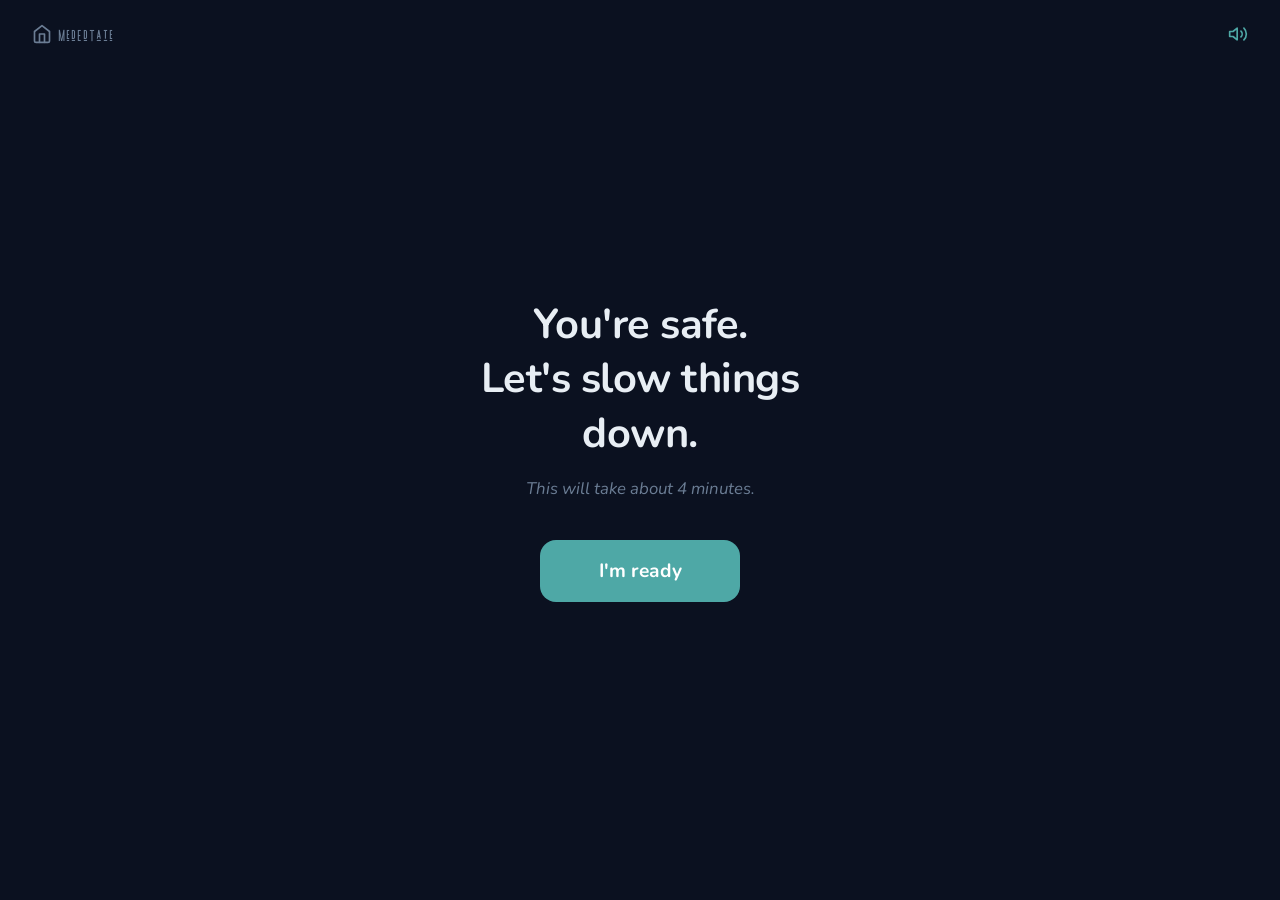
==== now.html @ 83e406b2 "Add /now acute ER intervention tool for anxiety and panic attacks Clinician-deployable tool with box" ====
<!DOCTYPE html>
<html lang="en">
<head>
  <meta charset="UTF-8">
  <meta name="viewport" content="width=device-width, initial-scale=1.0, user-scalable=no">
  <title>MedEdTate — Calm Down Tool</title>
  <meta name="description" content="Guided breathing, grounding, and body scan exercises for acute anxiety and panic attacks in the emergency department.">
  <link rel="icon" href="favicon.svg" type="image/svg+xml">
  <link rel="preconnect" href="https://fonts.googleapis.com">
  <link rel="preconnect" href="https://fonts.gstatic.com" crossorigin>
  <link href="https://fonts.googleapis.com/css2?family=Nunito:wght@400;600;700&display=swap" rel="stylesheet">
  <link rel="stylesheet" href="now.css">
</head>
<body>

  <!-- Top Nav -->
  <nav class="now-nav" id="now-nav">
    <a href="/index.html" class="now-nav-home" aria-label="Back to MedEdTate home">
      <svg width="20" height="20" viewBox="0 0 24 24" fill="none" stroke="currentColor" stroke-width="2" stroke-linecap="round" stroke-linejoin="round"><path d="M3 9l9-7 9 7v11a2 2 0 0 1-2 2H5a2 2 0 0 1-2-2z"/><polyline points="9 22 9 12 15 12 15 22"/></svg>
      <span>MedEdTate</span>
    </a>
    <div class="now-nav-right">
      <button class="now-nav-sound active" id="btn-sound" aria-label="Toggle voice guide">
        <svg id="icon-sound-on" width="20" height="20" viewBox="0 0 24 24" fill="none" stroke="currentColor" stroke-width="2" stroke-linecap="round" stroke-linejoin="round"><polygon points="11 5 6 9 2 9 2 15 6 15 11 19 11 5"/><path d="M19.07 4.93a10 10 0 0 1 0 14.14"/><path d="M15.54 8.46a5 5 0 0 1 0 7.07"/></svg>
        <svg id="icon-sound-off" width="20" height="20" viewBox="0 0 24 24" fill="none" stroke="currentColor" stroke-width="2" stroke-linecap="round" stroke-linejoin="round" style="display:none;"><polygon points="11 5 6 9 2 9 2 15 6 15 11 19 11 5"/><line x1="23" y1="9" x2="17" y2="15"/><line x1="17" y1="9" x2="23" y2="15"/></svg>
      </button>
      <button class="now-nav-back" id="btn-back" aria-label="Go back" style="display:none;">
        <svg width="20" height="20" viewBox="0 0 24 24" fill="none" stroke="currentColor" stroke-width="2" stroke-linecap="round" stroke-linejoin="round"><polyline points="15 18 9 12 15 6"/></svg>
        <span>Back</span>
      </button>
    </div>
  </nav>

  <!-- Phase 0: Entry -->
  <section id="phase-entry" class="phase active">
    <div class="phase-center">
      <h1 class="entry-title">You're safe.<br>Let's slow things down.</h1>
      <p class="entry-sub">This will take about 4 minutes.</p>
      <button class="btn-ready" id="btn-ready">I'm ready</button>
    </div>
  </section>

  <!-- Phase 1: Mode Select -->
  <section id="phase-select" class="phase">
    <div class="phase-center">
      <div class="mode-cards">
        <button class="mode-card" data-mode="breathe">
          <span class="mode-icon" aria-hidden="true">&#x1FAC1;</span>
          <span class="mode-label">Breathe</span>
          <span class="mode-sub">Slow your body down</span>
        </button>
        <button class="mode-card" data-mode="ground">
          <span class="mode-icon" aria-hidden="true">&#x1F33F;</span>
          <span class="mode-label">Ground</span>
          <span class="mode-sub">Connect to right now</span>
        </button>
        <button class="mode-card" data-mode="scan">
          <span class="mode-icon" aria-hidden="true">&#x1F9D8;</span>
          <span class="mode-label">Body Scan</span>
          <span class="mode-sub">Release physical tension</span>
        </button>
      </div>
    </div>
  </section>

  <!-- Phase 2A: Breathing -->
  <section id="phase-breathe" class="phase">
    <div class="phase-center">
      <div class="breath-progress-bar"><div class="breath-progress-fill" id="breath-progress"></div></div>
      <div class="breath-circle" id="breath-circle">
        <span class="breath-label" id="breath-label">Inhale</span>
        <span class="breath-count" id="breath-count">4</span>
      </div>
      <p class="breath-round" id="breath-round">Round 1 of 5</p>
    </div>
  </section>

  <!-- Phase 2B: Grounding -->
  <section id="phase-ground" class="phase">
    <div class="phase-center">
      <p class="ground-prompt" id="ground-prompt"></p>
      <div class="ground-dots" id="ground-dots"></div>
    </div>
  </section>

  <!-- Phase 2C: Body Scan -->
  <section id="phase-scan" class="phase">
    <div class="phase-center">
      <div class="scan-container">
        <svg class="scan-body" viewBox="0 0 200 500" xmlns="http://www.w3.org/2000/svg" aria-hidden="true">
          <!-- Head -->
          <ellipse class="body-part" data-region="face" cx="100" cy="45" rx="28" ry="32"/>
          <!-- Neck -->
          <rect class="body-part" data-region="face" x="90" y="75" width="20" height="18" rx="4"/>
          <!-- Shoulders -->
          <path class="body-part" data-region="shoulders" d="M60 95 Q100 85 140 95 L140 110 Q100 100 60 110 Z"/>
          <!-- Torso upper (chest) -->
          <path class="body-part" data-region="chest" d="M60 110 L60 200 Q100 210 140 200 L140 110 Q100 100 60 110 Z"/>
          <!-- Torso lower (abdomen) -->
          <path class="body-part" data-region="abdomen" d="M60 200 L65 280 Q100 290 135 280 L140 200 Q100 210 60 200 Z"/>
          <!-- Left arm -->
          <path class="body-part" data-region="shoulders" d="M60 95 L35 100 L20 200 L30 205 L45 115 L60 110 Z" />
          <!-- Right arm -->
          <path class="body-part" data-region="shoulders" d="M140 95 L165 100 L180 200 L170 205 L155 115 L140 110 Z" />
          <!-- Left leg -->
          <path class="body-part" data-region="legs" d="M65 280 L60 400 L55 430 L80 430 L75 400 L100 285 Z"/>
          <!-- Right leg -->
          <path class="body-part" data-region="legs" d="M135 280 L140 400 L145 430 L120 430 L125 400 L100 285 Z"/>
          <!-- Left foot -->
          <path class="body-part" data-region="feet" d="M55 430 L45 465 L85 465 L80 430 Z"/>
          <!-- Right foot -->
          <path class="body-part" data-region="feet" d="M145 430 L155 465 L115 465 L120 430 Z"/>
        </svg>
        <p class="scan-instruction" id="scan-instruction"></p>
      </div>
    </div>
  </section>

  <!-- Phase 3: Closing Check-in -->
  <section id="phase-checkin" class="phase">
    <div class="phase-center">
      <h2 class="checkin-title">How are you feeling now?</h2>
      <div class="checkin-emojis" id="checkin-emojis">
        <button class="checkin-emoji" data-level="1" aria-label="Very anxious">&#x1F630;</button>
        <button class="checkin-emoji" data-level="2" aria-label="Anxious">&#x1F61F;</button>
        <button class="checkin-emoji" data-level="3" aria-label="Okay">&#x1F610;</button>
        <button class="checkin-emoji" data-level="4" aria-label="Better">&#x1F60C;</button>
        <button class="checkin-emoji" data-level="5" aria-label="Calm">&#x1F60A;</button>
      </div>
      <p class="checkin-response" id="checkin-response"></p>
      <button class="btn-another" id="btn-another" style="display:none;">Try another</button>
      <p class="checkin-nurse" id="checkin-nurse" style="display:none;">Tell your nurse how you're feeling.</p>
    </div>
  </section>

  <script src="now.js"></script>
</body>
</html>
---- now.css ----
/* ===== Knoxville Font ===== */
@font-face {
  font-family: 'Knoxville';
  src: url('fonts/Knoxville-Regular.otf') format('opentype'),
       url('fonts/Knoxville-Regular.ttf') format('truetype');
  font-weight: 400;
  font-style: normal;
  font-display: swap;
}

/* ===== Now Page — Dark Calm UI ===== */

:root {
  --now-bg: #0b1120;
  --now-bg-light: #111b30;
  --now-text: #c8d6e5;
  --now-text-bright: #e8eef4;
  --now-text-dim: #6b7d94;
  --now-accent-blue: #5b8cbf;
  --now-accent-lavender: #9b8ec4;
  --now-accent-green: #6bba7f;
  --now-accent-teal: #4ea8a6;
  --now-card-bg: #152038;
  --now-card-border: #1e3050;
  --now-radius: 16px;
  --now-font: 'Nunito', -apple-system, BlinkMacSystemFont, 'Segoe UI', sans-serif;
  --now-transition: 0.4s ease;
}

*, *::before, *::after {
  box-sizing: border-box;
  margin: 0;
  padding: 0;
}

html, body {
  height: 100%;
  overflow: hidden;
}

body {
  font-family: var(--now-font);
  background: var(--now-bg);
  color: var(--now-text);
  -webkit-font-smoothing: antialiased;
  -webkit-tap-highlight-color: transparent;
  touch-action: manipulation;
}

/* ===== Top Nav ===== */
.now-nav {
  position: fixed;
  top: 0;
  left: 0;
  right: 0;
  z-index: 100;
  display: flex;
  align-items: center;
  justify-content: space-between;
  padding: 12px 20px;
}

.now-nav-home {
  display: flex;
  align-items: center;
  gap: 6px;
  font-family: 'Knoxville', var(--now-font);
  font-size: 1rem;
  font-weight: 400;
  letter-spacing: 1px;
  color: var(--now-text-dim);
  text-decoration: none;
  background: none;
  border: none;
  cursor: pointer;
  padding: 8px 12px;
  border-radius: 8px;
  transition: color 0.2s ease, background 0.2s ease;
  min-height: 44px;
  min-width: 44px;
}

.now-nav-right {
  display: flex;
  align-items: center;
  gap: 4px;
}

.now-nav-back,
.now-nav-sound {
  display: flex;
  align-items: center;
  gap: 6px;
  font-family: var(--now-font);
  font-size: 0.9rem;
  font-weight: 600;
  color: var(--now-text-dim);
  text-decoration: none;
  background: none;
  border: none;
  cursor: pointer;
  padding: 8px 12px;
  border-radius: 8px;
  transition: color 0.2s ease, background 0.2s ease;
  min-height: 44px;
  min-width: 44px;
}

.now-nav-sound.active {
  color: var(--now-accent-teal);
}

.now-nav-home:hover,
.now-nav-home:focus-visible,
.now-nav-back:hover,
.now-nav-back:focus-visible,
.now-nav-sound:hover,
.now-nav-sound:focus-visible {
  color: var(--now-text-bright);
  background: rgba(255, 255, 255, 0.06);
}

/* ===== Phase Layout ===== */
.phase {
  position: fixed;
  inset: 0;
  display: flex;
  align-items: center;
  justify-content: center;
  opacity: 0;
  visibility: hidden;
  transition: opacity 0.6s ease, visibility 0.6s ease;
  padding: 24px;
}

.phase.active {
  opacity: 1;
  visibility: visible;
}

.phase-center {
  text-align: center;
  width: 100%;
  max-width: 420px;
}

/* ===== Phase 0: Entry ===== */
.entry-title {
  font-size: clamp(1.8rem, 6vw, 2.6rem);
  font-weight: 700;
  color: var(--now-text-bright);
  line-height: 1.3;
  margin-bottom: 16px;
  letter-spacing: -0.5px;
}

.entry-sub {
  font-size: 1.05rem;
  color: var(--now-text-dim);
  margin-bottom: 40px;
  font-style: italic;
}

.btn-ready {
  font-family: var(--now-font);
  font-size: 1.2rem;
  font-weight: 700;
  padding: 18px 48px;
  border: none;
  border-radius: var(--now-radius);
  background: var(--now-accent-teal);
  color: #fff;
  cursor: pointer;
  transition: transform 0.2s ease, background 0.3s ease;
  min-height: 56px;
  min-width: 200px;
}

.btn-ready:hover,
.btn-ready:focus-visible {
  background: #5bbfbd;
  transform: scale(1.03);
}

.btn-ready:active {
  transform: scale(0.97);
}

/* ===== Phase 1: Mode Select ===== */
.mode-cards {
  display: flex;
  flex-direction: column;
  gap: 16px;
}

.mode-card {
  display: flex;
  align-items: center;
  gap: 18px;
  width: 100%;
  padding: 22px 24px;
  background: var(--now-card-bg);
  border: 1px solid var(--now-card-border);
  border-radius: var(--now-radius);
  cursor: pointer;
  transition: transform 0.2s ease, border-color 0.3s ease, background 0.3s ease;
  text-align: left;
  font-family: var(--now-font);
  color: var(--now-text);
  min-height: 80px;
}

.mode-card:hover,
.mode-card:focus-visible {
  border-color: var(--now-accent-teal);
  background: #182848;
  transform: scale(1.02);
}

.mode-card:active {
  transform: scale(0.98);
}

.mode-icon {
  font-size: 2.2rem;
  line-height: 1;
  flex-shrink: 0;
}

.mode-label {
  display: block;
  font-size: 1.25rem;
  font-weight: 700;
  color: var(--now-text-bright);
}

.mode-sub {
  display: block;
  font-size: 0.9rem;
  color: var(--now-text-dim);
  margin-top: 2px;
}

/* ===== Phase 2A: Breathing ===== */
.breath-progress-bar {
  width: 100%;
  height: 4px;
  background: var(--now-card-border);
  border-radius: 2px;
  margin-bottom: 48px;
  overflow: hidden;
}

.breath-progress-fill {
  height: 100%;
  width: 0%;
  background: var(--now-accent-teal);
  border-radius: 2px;
  transition: width 0.5s linear;
}

.breath-circle {
  width: 220px;
  height: 220px;
  border-radius: 50%;
  border: 3px solid var(--now-accent-blue);
  display: flex;
  flex-direction: column;
  align-items: center;
  justify-content: center;
  margin: 0 auto 32px;
  transition: transform 4s ease-in-out, border-color 0.6s ease;
  will-change: transform;
}

.breath-circle.inhale {
  transform: scale(1.25);
  border-color: var(--now-accent-blue);
}

.breath-circle.hold-in {
  transform: scale(1.25);
  border-color: var(--now-accent-lavender);
}

.breath-circle.exhale {
  transform: scale(1);
  border-color: var(--now-accent-green);
}

.breath-circle.hold-out {
  transform: scale(1);
  border-color: var(--now-accent-lavender);
}

.breath-label {
  font-size: 1.3rem;
  font-weight: 700;
  color: var(--now-text-bright);
  margin-bottom: 4px;
  transition: color 0.4s ease;
}

.breath-count {
  font-size: 2.8rem;
  font-weight: 700;
  color: var(--now-text-bright);
  line-height: 1;
}

.breath-round {
  font-size: 1rem;
  color: var(--now-text-dim);
}

/* ===== Phase 2B: Grounding ===== */
.ground-prompt {
  font-size: clamp(1.4rem, 5vw, 1.9rem);
  font-weight: 600;
  color: var(--now-text-bright);
  line-height: 1.4;
  min-height: 120px;
  display: flex;
  align-items: center;
  justify-content: center;
  transition: opacity 0.5s ease;
}

.ground-prompt.fade-out {
  opacity: 0;
}

.ground-dots {
  display: flex;
  gap: 10px;
  justify-content: center;
  margin-top: 40px;
}

.ground-dot {
  width: 10px;
  height: 10px;
  border-radius: 50%;
  background: var(--now-card-border);
  transition: background 0.3s ease;
}

.ground-dot.active {
  background: var(--now-accent-teal);
}

.ground-dot.done {
  background: var(--now-accent-green);
}

/* ===== Phase 2C: Body Scan ===== */
.scan-container {
  display: flex;
  flex-direction: column;
  align-items: center;
  gap: 28px;
}

.scan-body {
  width: 140px;
  height: auto;
}

.body-part {
  fill: var(--now-card-bg);
  stroke: var(--now-card-border);
  stroke-width: 1.5;
  transition: fill 0.6s ease, stroke 0.6s ease;
}

.body-part.active {
  fill: rgba(78, 168, 166, 0.25);
  stroke: var(--now-accent-teal);
  animation: pulse-region 2s ease-in-out infinite;
}

@keyframes pulse-region {
  0%, 100% { fill: rgba(78, 168, 166, 0.2); }
  50% { fill: rgba(78, 168, 166, 0.4); }
}

.scan-instruction {
  font-size: clamp(1.1rem, 4vw, 1.4rem);
  font-weight: 600;
  color: var(--now-text-bright);
  line-height: 1.5;
  max-width: 340px;
  min-height: 80px;
  display: flex;
  align-items: center;
  justify-content: center;
  transition: opacity 0.5s ease;
}

.scan-instruction.fade-out {
  opacity: 0;
}

/* ===== Phase 3: Check-in ===== */
.checkin-title {
  font-size: clamp(1.4rem, 5vw, 1.9rem);
  font-weight: 700;
  color: var(--now-text-bright);
  margin-bottom: 32px;
}

.checkin-emojis {
  display: flex;
  gap: 12px;
  justify-content: center;
  flex-wrap: wrap;
  margin-bottom: 24px;
}

.checkin-emoji {
  font-size: 2.4rem;
  width: 64px;
  height: 64px;
  border-radius: 50%;
  border: 2px solid var(--now-card-border);
  background: var(--now-card-bg);
  cursor: pointer;
  display: flex;
  align-items: center;
  justify-content: center;
  transition: transform 0.2s ease, border-color 0.3s ease, background 0.3s ease;
  padding: 0;
  font-family: var(--now-font);
}

.checkin-emoji:hover,
.checkin-emoji:focus-visible {
  transform: scale(1.15);
  border-color: var(--now-accent-teal);
}

.checkin-emoji:active {
  transform: scale(0.95);
}

.checkin-emoji.selected {
  border-color: var(--now-accent-teal);
  background: rgba(78, 168, 166, 0.15);
  transform: scale(1.15);
}

.checkin-response {
  font-size: 1.15rem;
  color: var(--now-accent-green);
  font-weight: 600;
  min-height: 28px;
  margin-bottom: 20px;
  transition: opacity 0.4s ease;
}

.btn-another {
  font-family: var(--now-font);
  font-size: 1rem;
  font-weight: 700;
  padding: 14px 36px;
  border: 2px solid var(--now-card-border);
  border-radius: var(--now-radius);
  background: transparent;
  color: var(--now-text);
  cursor: pointer;
  transition: border-color 0.3s ease, color 0.3s ease;
  margin-bottom: 24px;
  min-height: 48px;
}

.btn-another:hover,
.btn-another:focus-visible {
  border-color: var(--now-accent-teal);
  color: var(--now-text-bright);
}

.checkin-nurse {
  font-size: 0.9rem;
  color: var(--now-text-dim);
  font-style: italic;
}

/* ===== Accessibility ===== */
@media (prefers-reduced-motion: reduce) {
  *, *::before, *::after {
    animation-duration: 0.01ms !important;
    transition-duration: 0.01ms !important;
  }
  .breath-circle {
    transition-duration: 0.01ms !important;
  }
}

:focus-visible {
  outline: 3px solid var(--now-accent-teal);
  outline-offset: 3px;
  border-radius: 4px;
}

/* ===== Small screen adjustments ===== */
@media (max-width: 380px) {
  .breath-circle {
    width: 180px;
    height: 180px;
  }

  .checkin-emoji {
    width: 54px;
    height: 54px;
    font-size: 2rem;
  }

  .mode-card {
    padding: 18px 20px;
  }
}
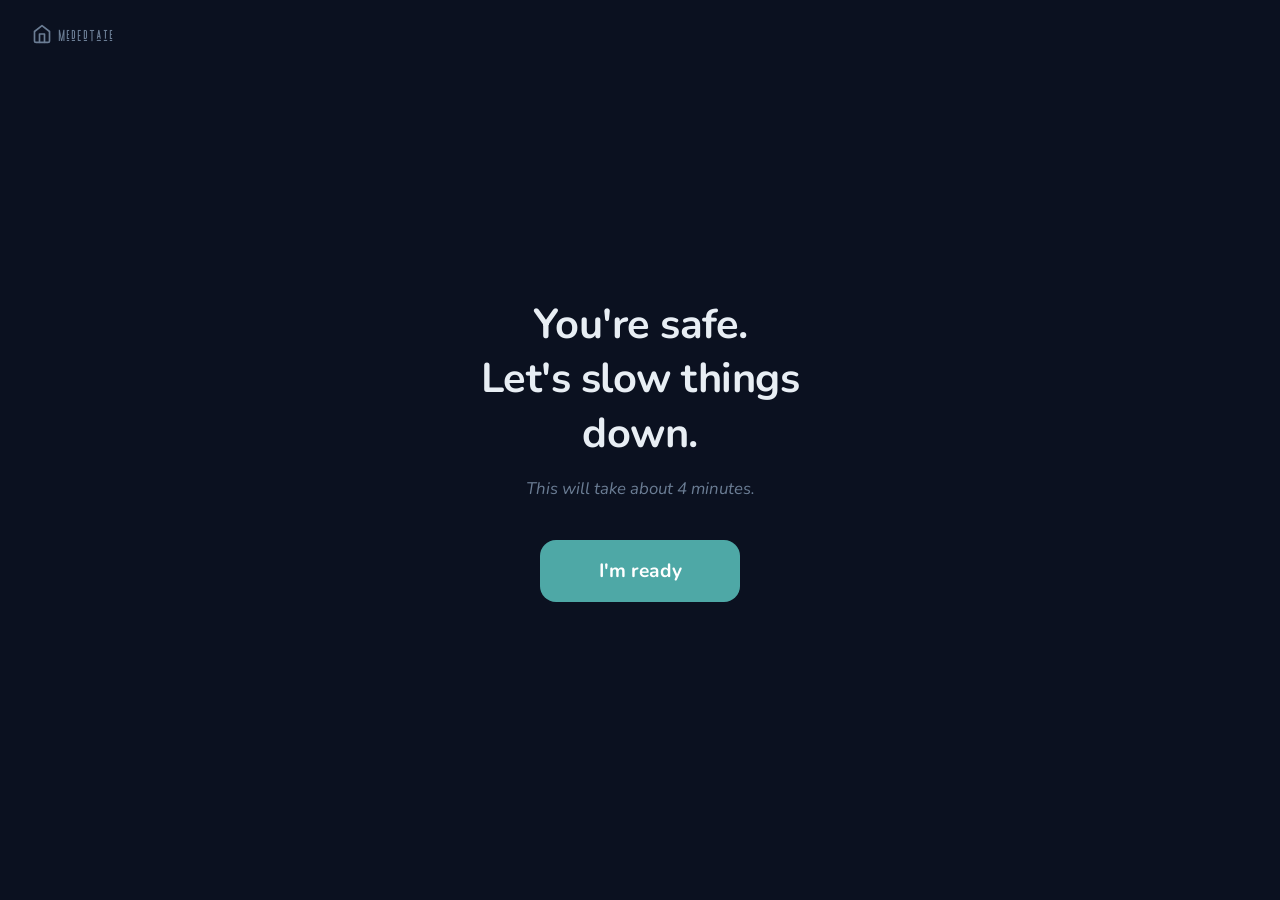
==== commit 745b2c98: "Hide sound toggle until voice tracks are added Comment out the speaker button in now.html and guard " ====
--- a/now.html
+++ b/now.html
@@ -20,10 +20,12 @@
       <span>MedEdTate</span>
     </a>
     <div class="now-nav-right">
+      <!-- Sound toggle hidden until voice tracks are added
       <button class="now-nav-sound active" id="btn-sound" aria-label="Toggle voice guide">
         <svg id="icon-sound-on" width="20" height="20" viewBox="0 0 24 24" fill="none" stroke="currentColor" stroke-width="2" stroke-linecap="round" stroke-linejoin="round"><polygon points="11 5 6 9 2 9 2 15 6 15 11 19 11 5"/><path d="M19.07 4.93a10 10 0 0 1 0 14.14"/><path d="M15.54 8.46a5 5 0 0 1 0 7.07"/></svg>
         <svg id="icon-sound-off" width="20" height="20" viewBox="0 0 24 24" fill="none" stroke="currentColor" stroke-width="2" stroke-linecap="round" stroke-linejoin="round" style="display:none;"><polygon points="11 5 6 9 2 9 2 15 6 15 11 19 11 5"/><line x1="23" y1="9" x2="17" y2="15"/><line x1="17" y1="9" x2="23" y2="15"/></svg>
       </button>
+      -->
       <button class="now-nav-back" id="btn-back" aria-label="Go back" style="display:none;">
         <svg width="20" height="20" viewBox="0 0 24 24" fill="none" stroke="currentColor" stroke-width="2" stroke-linecap="round" stroke-linejoin="round"><polyline points="15 18 9 12 15 6"/></svg>
         <span>Back</span>
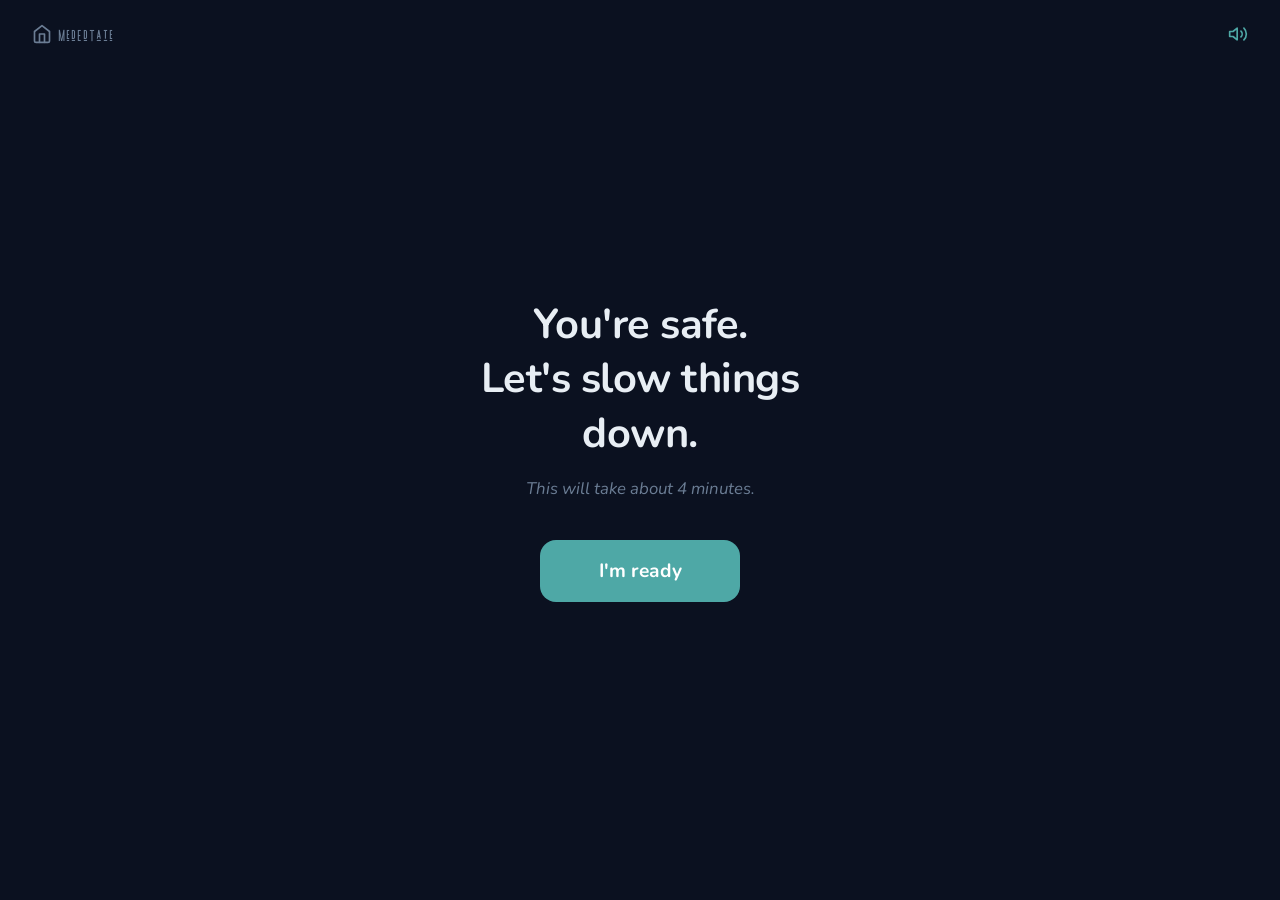
==== commit 7f5ced3e: "Add /now voice guide — Grace from ElevenLabs Library, 17 clips Wires the meditation voice tracks int" ====
--- a/now.html
+++ b/now.html
@@ -20,12 +20,10 @@
       <span>MedEdTate</span>
     </a>
     <div class="now-nav-right">
-      <!-- Sound toggle hidden until voice tracks are added
       <button class="now-nav-sound active" id="btn-sound" aria-label="Toggle voice guide">
         <svg id="icon-sound-on" width="20" height="20" viewBox="0 0 24 24" fill="none" stroke="currentColor" stroke-width="2" stroke-linecap="round" stroke-linejoin="round"><polygon points="11 5 6 9 2 9 2 15 6 15 11 19 11 5"/><path d="M19.07 4.93a10 10 0 0 1 0 14.14"/><path d="M15.54 8.46a5 5 0 0 1 0 7.07"/></svg>
         <svg id="icon-sound-off" width="20" height="20" viewBox="0 0 24 24" fill="none" stroke="currentColor" stroke-width="2" stroke-linecap="round" stroke-linejoin="round" style="display:none;"><polygon points="11 5 6 9 2 9 2 15 6 15 11 19 11 5"/><line x1="23" y1="9" x2="17" y2="15"/><line x1="17" y1="9" x2="23" y2="15"/></svg>
       </button>
-      -->
       <button class="now-nav-back" id="btn-back" aria-label="Go back" style="display:none;">
         <svg width="20" height="20" viewBox="0 0 24 24" fill="none" stroke="currentColor" stroke-width="2" stroke-linecap="round" stroke-linejoin="round"><polyline points="15 18 9 12 15 6"/></svg>
         <span>Back</span>
@@ -46,9 +44,14 @@
   <section id="phase-select" class="phase">
     <div class="phase-center">
       <div class="mode-cards">
+        <button class="mode-card" data-mode="calm">
+          <span class="mode-icon" aria-hidden="true">&#x1F32C;&#xFE0F;</span>
+          <span class="mode-label">Calm Breath</span>
+          <span class="mode-sub">Deep slow breathing</span>
+        </button>
         <button class="mode-card" data-mode="breathe">
           <span class="mode-icon" aria-hidden="true">&#x1FAC1;</span>
-          <span class="mode-label">Breathe</span>
+          <span class="mode-label">Box Breathe</span>
           <span class="mode-sub">Slow your body down</span>
         </button>
         <button class="mode-card" data-mode="ground">
@@ -65,7 +68,19 @@
     </div>
   </section>
 
-  <!-- Phase 2A: Breathing -->
+  <!-- Phase 2A-calm: Calm Breath (4-7-8) -->
+  <section id="phase-calm" class="phase">
+    <div class="phase-center">
+      <div class="breath-progress-bar"><div class="breath-progress-fill" id="calm-progress"></div></div>
+      <div class="breath-circle" id="calm-circle">
+        <span class="breath-label" id="calm-label">Inhale</span>
+        <span class="breath-count" id="calm-count">4</span>
+      </div>
+      <p class="breath-round" id="calm-round">Round 1 of 4</p>
+    </div>
+  </section>
+
+  <!-- Phase 2A-box: Box Breathing -->
   <section id="phase-breathe" class="phase">
     <div class="phase-center">
       <div class="breath-progress-bar"><div class="breath-progress-fill" id="breath-progress"></div></div>
@@ -95,23 +110,23 @@
           <!-- Neck -->
           <rect class="body-part" data-region="face" x="90" y="75" width="20" height="18" rx="4"/>
           <!-- Shoulders -->
-          <path class="body-part" data-region="shoulders" d="M60 95 Q100 85 140 95 L140 110 Q100 100 60 110 Z"/>
+          <path class="body-part" data-region="shoulders" d="M60 95 Q100 82 140 95 Q142 102 140 110 Q100 100 60 110 Q58 102 60 95 Z"/>
           <!-- Torso upper (chest) -->
-          <path class="body-part" data-region="chest" d="M60 110 L60 200 Q100 210 140 200 L140 110 Q100 100 60 110 Z"/>
+          <path class="body-part" data-region="chest" d="M60 110 Q56 155 60 200 Q100 212 140 200 Q144 155 140 110 Q100 100 60 110 Z"/>
           <!-- Torso lower (abdomen) -->
-          <path class="body-part" data-region="abdomen" d="M60 200 L65 280 Q100 290 135 280 L140 200 Q100 210 60 200 Z"/>
-          <!-- Left arm -->
-          <path class="body-part" data-region="shoulders" d="M60 95 L35 100 L20 200 L30 205 L45 115 L60 110 Z" />
+          <path class="body-part" data-region="abdomen" d="M60 200 Q60 240 65 280 Q100 292 135 280 Q140 240 140 200 Q100 212 60 200 Z"/>
+          <!-- Left arm (curved outer + inner edges) -->
+          <path class="body-part" data-region="shoulders" d="M60 95 Q45 95 35 100 Q22 145 20 200 Q25 208 30 205 Q40 155 45 115 Q52 110 60 110 Z" />
           <!-- Right arm -->
-          <path class="body-part" data-region="shoulders" d="M140 95 L165 100 L180 200 L170 205 L155 115 L140 110 Z" />
+          <path class="body-part" data-region="shoulders" d="M140 95 Q155 95 165 100 Q178 145 180 200 Q175 208 170 205 Q160 155 155 115 Q148 110 140 110 Z" />
           <!-- Left leg -->
-          <path class="body-part" data-region="legs" d="M65 280 L60 400 L55 430 L80 430 L75 400 L100 285 Z"/>
+          <path class="body-part" data-region="legs" d="M65 280 Q58 340 60 400 Q56 415 55 430 Q67 434 80 430 Q78 415 75 400 Q90 340 100 285 Q82 290 65 280 Z"/>
           <!-- Right leg -->
-          <path class="body-part" data-region="legs" d="M135 280 L140 400 L145 430 L120 430 L125 400 L100 285 Z"/>
+          <path class="body-part" data-region="legs" d="M135 280 Q142 340 140 400 Q144 415 145 430 Q133 434 120 430 Q122 415 125 400 Q110 340 100 285 Q118 290 135 280 Z"/>
           <!-- Left foot -->
-          <path class="body-part" data-region="feet" d="M55 430 L45 465 L85 465 L80 430 Z"/>
+          <path class="body-part" data-region="feet" d="M55 430 Q48 445 45 465 Q65 470 85 465 Q82 445 80 430 Q67 434 55 430 Z"/>
           <!-- Right foot -->
-          <path class="body-part" data-region="feet" d="M145 430 L155 465 L115 465 L120 430 Z"/>
+          <path class="body-part" data-region="feet" d="M145 430 Q152 445 155 465 Q135 470 115 465 Q118 445 120 430 Q133 434 145 430 Z"/>
         </svg>
         <p class="scan-instruction" id="scan-instruction"></p>
       </div>
@@ -136,5 +151,6 @@
   </section>
 
   <script src="now.js"></script>
+
 </body>
 </html>
--- a/now.css
+++ b/now.css
@@ -286,6 +286,7 @@
 .breath-circle.exhale {
   transform: scale(1);
   border-color: var(--now-accent-green);
+  transition: transform 8s ease-in-out, border-color 0.6s ease;
 }
 
 .breath-circle.hold-out {
@@ -369,7 +370,9 @@
 .body-part {
   fill: var(--now-card-bg);
   stroke: var(--now-card-border);
-  stroke-width: 1.5;
+  stroke-width: 2;
+  stroke-linejoin: round;
+  stroke-linecap: round;
   transition: fill 0.6s ease, stroke 0.6s ease;
 }
 
